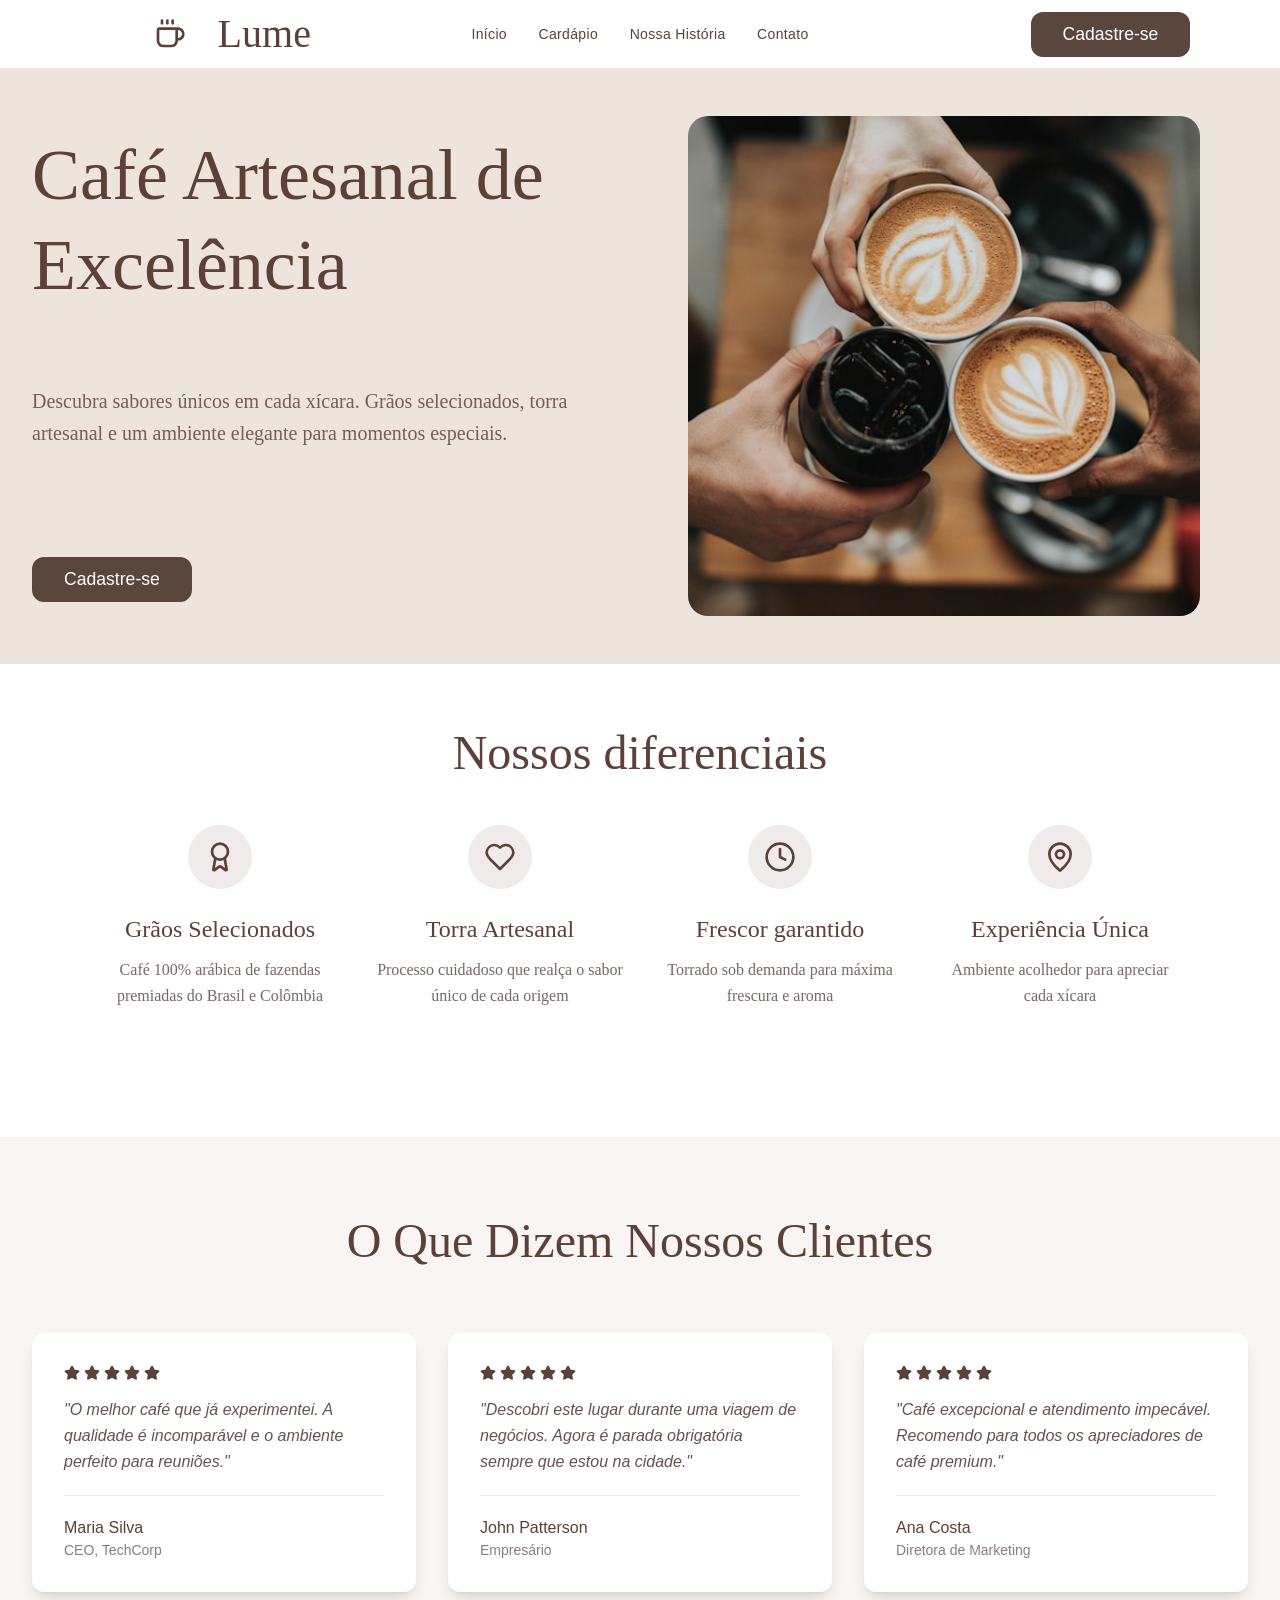
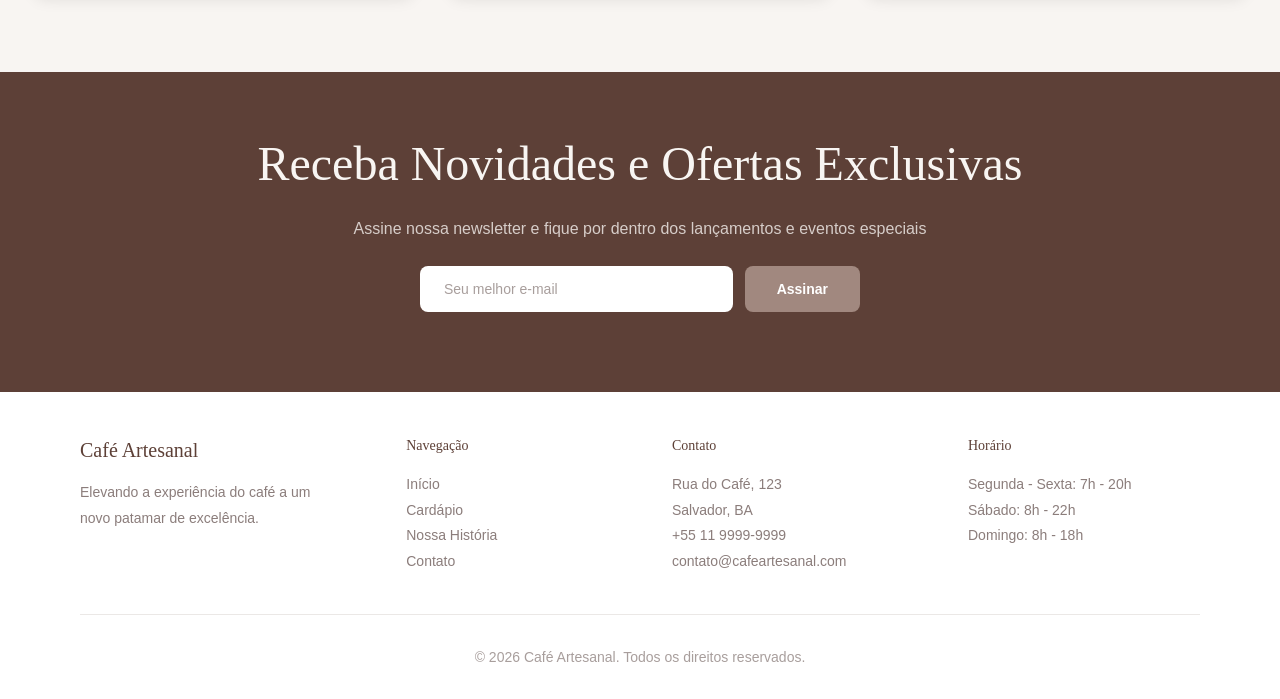
==== index.html @ f162d392 "ajustes no css" ====
<!DOCTYPE html>
<html lang="en">

<head>
    <meta charset="UTF-8">
    <meta name="viewport" content="width=device-width, initial-scale=1.0">
    <link rel="stylesheet" href="src/assets/fonts/fonts.css">
    <link rel="stylesheet" href="/src/styles/style.css">
    <link rel="stylesheet" href="src/components/header/header.css">
    <link rel="stylesheet" href="src/components/botaoCadastro/botao.css">

    <title>Document</title>
</head>

<body>
    <main>
        <header>
            <nav class="logo">
                <img class="logoIcon" src="src/assets/images/icon.svg" alt="">
                <h1 class="logoNome">Lume</h1>

                <button class="menu-hamburger" id="btn-mobile">
                    <img src="src/assets/images/menu hamburguers.svg" alt="Abrir Menu">
                </button>

                <ul class="opcoes" id="menu-opcoes">
                    <li class="item"> <a href="#">Início</a></li>
                    <li class="item"> <a href="#">Cardápio</a></li>
                    <li class="item"> <a href="#">Nossa História</a></li>
                    <li class="item"> <a href="#">Contato</a></li>
                </ul>

                <button type="submit" class="btn item-btn">Cadastre-se</button>


            </nav>
        </header>

        <section class="apresenta_inicio">
            <h1 id="apresentacao">Café Artesanal de Excelência</h1>
            <p id="apresenta_desc">Descubra sabores únicos em cada xícara. Grãos selecionados, torra artesanal e um
                ambiente elegante para momentos especiais.</p>
            <button type="submit" class="btn">Cadastre-se</button>
            <div id="img_brinde">
                <img src="src/assets/images/ImageWithFallback.svg" alt="">

            </div>
        </section>

        <section class="diferencial_aval">
            <div id="diferencial">
                <h2 id="titulo_dif">Nossos diferenciais</h2>
               <ol class="lista_diferenciais">
                <li>
                    <img src="src/assets/images/icons/selo.svg" alt="">
                    <p class="p_titulo">Grãos Selecionados</p>
                    <p class="p_desc">Café 100% arábica de fazendas premiadas do Brasil e Colômbia</p>
                </li>
                <li>
                    <img src="src/assets/images/icons/coracao.svg" alt="">
                    <p class="p_titulo">Torra Artesanal</p>
                    <p class="p_desc">Processo cuidadoso que realça o sabor único de cada origem</p>
                </li>
                <li>
                    <img src="src/assets/images/icons/relogio.svg" alt="">
                    <p class="p_titulo">Frescor garantido</p>
                    <p class="p_desc">Torrado sob demanda para máxima frescura e aroma</p>
                </li>
                <li>
                    <img src="src/assets/images/icons/local.svg" alt="">
                    <p class="p_titulo">Experiência Única</p>
                    <p class="p_desc">Ambiente acolhedor para apreciar cada xícara</p>
                </li>
               </ol>
            </div>

            <div id="avalia">
                <h2 id="titulo_aval">O Que Dizem Nossos Clientes</h2>

                <div class="avaliacoes_cards">
                    <article class="avalia-card">
                        <div class="estrelas" aria-label="5 estrelas">
                            <img src="src/assets/images/icons/estrela.svg" alt="">
                            <img src="src/assets/images/icons/estrela.svg" alt="">
                            <img src="src/assets/images/icons/estrela.svg" alt="">
                            <img src="src/assets/images/icons/estrela.svg" alt="">
                            <img src="src/assets/images/icons/estrela.svg" alt="">
                        </div>
                        <h4 class="comentario">"O melhor café que já experimentei. A qualidade é incomparável e o ambiente perfeito para reuniões."</h4>
                        <div class="cliente">
                            <p class="autor">Maria Silva</p>
                            <p class="cargo">CEO, TechCorp</p>
                        </div>
                    </article>

                    <article class="avalia-card">
                        <div class="estrelas" aria-label="5 estrelas">
                            <img src="src/assets/images/icons/estrela.svg" alt="">
                            <img src="src/assets/images/icons/estrela.svg" alt="">
                            <img src="src/assets/images/icons/estrela.svg" alt="">
                            <img src="src/assets/images/icons/estrela.svg" alt="">
                            <img src="src/assets/images/icons/estrela.svg" alt="">
                        </div>
                        <h4 class="comentario">"Descobri este lugar durante uma viagem de negócios. Agora é parada obrigatória sempre que estou na cidade."</h4>
                        <div class="cliente">
                            <p class="autor">John Patterson</p>
                            <p class="cargo">Empresário</p>
                        </div>
                    </article>

                    <article class="avalia-card">
                        <div class="estrelas" aria-label="5 estrelas">
                            <img src="src/assets/images/icons/estrela.svg" alt="">
                            <img src="src/assets/images/icons/estrela.svg" alt="">
                            <img src="src/assets/images/icons/estrela.svg" alt="">
                            <img src="src/assets/images/icons/estrela.svg" alt="">
                            <img src="src/assets/images/icons/estrela.svg" alt="">
                        </div>
                        <h4 class="comentario">"Café excepcional e atendimento impecável. Recomendo para todos os apreciadores de café premium."</h4>
                        <div class="cliente">
                            <p class="autor">Ana Costa</p>
                            <p class="cargo">Diretora de Marketing</p>
                        </div>
                    </article>
                </div>
            </div>
        </section>

        <section class="newsletter">
            <h2 class="newsletter_titulo">Receba Novidades e Ofertas Exclusivas</h2>
            <p class="newsletter_desc">Assine nossa newsletter e fique por dentro dos lançamentos e eventos especiais</p>

            <form class="newsletter_form">
                <input type="email" placeholder="Seu melhor e-mail" aria-label="Seu melhor e-mail">
                <button type="submit">Assinar</button>
            </form>
        </section>

        <footer class="rodape">
            <div class="rodape_conteudo">
                <div class="rodape_coluna rodape_marca">
                    <h3>Café Artesanal</h3>
                    <p>Elevando a experiência do café a um novo patamar de excelência.</p>
                </div>

                <div class="rodape_coluna">
                    <h4>Navegação</h4>
                    <a href="#">Início</a>
                    <a href="#">Cardápio</a>
                    <a href="#">Nossa História</a>
                    <a href="#">Contato</a>
                </div>

                <div class="rodape_coluna">
                    <h4>Contato</h4>
                    <p>Rua do Café, 123</p>
                    <p>Salvador, BA</p>
                    <p>+55 11 9999-9999</p>
                    <p>contato@cafeartesanal.com</p>
                </div>

                <div class="rodape_coluna">
                    <h4>Horário</h4>
                    <p>Segunda - Sexta: 7h - 20h</p>
                    <p>Sábado: 8h - 22h</p>
                    <p>Domingo: 8h - 18h</p>
                </div>
            </div>

            <p class="rodape_direitos">© 2026 Café Artesanal. Todos os direitos reservados.</p>
        </footer>
    </main>
</body>

<script src="components/header/header.js"></script>

</html>
---- src/assets/fonts/fonts.css ----
@font-face {
  font-family: 'Noto Sans Georgian';
  src: url('../assets/fonts/NotoSansGeorgian-VariableFont_wdth,wght.ttf') format('truetype');
  font-weight: 400;
}
---- src/styles/style.css ----
* {
    margin: 0;
    padding: 0;
    box-sizing: border-box;
   
    font-family: 'Noto Sans Georgian', sans-serif;
}


.apresenta_inicio {
    display: grid;
    align-items: center;
    justify-content: center;
    gap: 3rem;
    padding: 3rem 2rem;
    background-color: #ede4dc;
}

#apresentacao {
    color: #5D4037;
    font-family: Georgia;
    font-size: 4.5rem;
    font-style: normal;
    font-weight: 500;
    line-height: 5.625rem;
    width: 38rem;
    max-width: 100%;
    flex-shrink: 0;
}

#apresenta_desc {
    color: rgba(62, 39, 35, 0.70);
    font-family: Montserrat;
    font-size: 1.25rem;
    font-style: normal;
    font-weight: 400;
    line-height: 2.03125rem;
    width: 38rem;
    max-width: 100%;
    flex-shrink: 0;
}

.apresenta_inicio>.btn {
    justify-self: start;
    margin-top: 2rem;
}

#img_brinde {
    grid-column: 2;
    grid-row: 1 / 4;
}


#img_brinde img {
    display: block;
    width: min(32rem, 100%);
    height: 31.25rem;
    object-fit: cover;
    flex-shrink: 0;
    align-self: stretch;
    border-radius: 20px;
}

#titulo_dif {
    color: #5D4037;
    text-align: center;
    font-family: Georgia;
    font-size: 3rem;
    font-style: normal;
    font-weight: 500;
    line-height: 3rem;
    margin-top: 65px;
}

.lista_diferenciais {
    display: flex;
    justify-content: center;
    align-items: stretch;
    gap: 2rem;
    width: min(100%, 72rem);
    margin: 3rem auto 0;
    padding: 0 2rem 8rem;
    list-style: none;
}

.lista_diferenciais li {
    display: flex;
    flex-direction: column;
    align-items: center;
    justify-content: flex-start;
    flex: 1 1 13rem;
    max-width: 16rem;
    text-align: center;
}

.lista_diferenciais img {
    display: block;
    width: 4rem;
    height: 4rem;
    margin-bottom: 1.5rem;
    padding: 1rem;
    justify-content: center;
    align-items: center;
    flex-shrink: 0;
    border-radius: 2097150rem;
    background: rgba(93, 64, 55, 0.10);
}

.lista_diferenciais .p_titulo {
    color: #5D4037;
    text-align: center;
    font-family: Georgia;
    font-size: 1.5rem;
    font-style: normal;
    font-weight: 500;
    line-height: 2rem;
    margin-bottom: 0.75rem;
}

.lista_diferenciais .p_desc {
    color: rgba(62, 39, 35, 0.70);
    text-align: center;
    font-family: Montserrat;
    font-size: 1rem;
    font-style: normal;
    font-weight: 400;
    line-height: 1.625rem;
}

#avalia {
    background: #F8F5F2;
    padding: 4.75rem 2rem 5rem;
}

#titulo_aval {
    color: #5D4037;
    text-align: center;
    font-family: Georgia;
    font-size: 3rem;
    font-style: normal;
    font-weight: 500;
    line-height: 3.5rem;
    margin-bottom: 4rem;
}

.avaliacoes_cards {
    display: flex;
    justify-content: center;
    gap: 2rem;
    width: min(100%, 80rem);
    margin: 0 auto;
}

.avalia-card {
    border-radius: 0.75rem;
    background: #fff;
    box-shadow: 0 10px 15px -3px rgba(0, 0, 0, 0.10), 0 4px 6px -4px rgba(0, 0, 0, 0.10);
    display: flex;
    flex-direction: column;
    align-items: flex-start;
    width: 100%;
    max-width: 25.5rem;
    min-height: 16rem;
    padding: 2rem;
}

.estrelas {
    display: flex;
    gap: 0.25rem;
    margin-bottom: 1rem;
}

.estrelas img {
    width: 1rem;
    height: 1rem;
}

.comentario {
    color: rgba(62, 39, 35, 0.80);
    font-family: 'Montserrat', sans-serif;
    font-size: 1rem;
    font-style: italic;
    font-weight: 400;
    line-height: 1.625rem;
    width: 100%;
    padding-bottom: 1.25rem;
    border-bottom: 1px solid rgba(93, 64, 55, 0.12);
}

.cliente {
    margin-top: auto;
    padding-top: 1.25rem;
}

.autor {
    color: #5D4037;
    font-family: 'Montserrat', sans-serif;
    font-size: 1rem;
    font-style: normal;
    font-weight: 400;
    line-height: 1.5rem;
}

.cargo {
    color: rgba(62, 39, 35, 0.60);
    font-family: 'Montserrat', sans-serif;
    font-size: 0.875rem;
    font-style: normal;
    font-weight: 400;
    line-height: 1.25rem;
}

.newsletter {
    display: flex;
    flex-direction: column;
    align-items: center;
    background: #5D4037;
    padding: 4rem 2rem 5rem;
    text-align: center;
}

.newsletter_titulo {
    color: #F8F5F2;
    font-family: Georgia;
    font-size: 3rem;
    font-style: normal;
    font-weight: 500;
    line-height: 3.5rem;
    margin-bottom: 1.5rem;
}

.newsletter_desc {
    color: rgba(248, 245, 242, 0.78);
    font-family: 'Montserrat', sans-serif;
    font-size: 1rem;
    font-weight: 400;
    line-height: 1.625rem;
    margin-bottom: 1.5rem;
}

.newsletter_form {
    display: flex;
    justify-content: center;
    gap: 0.75rem;
    width: min(100%, 27.5rem);
}

.newsletter_form input {
    width: 100%;
    min-height: 2.875rem;
    padding: 0 1.5rem;
    border: none;
    border-radius: 0.5rem;
    color: #5D4037;
    font-family: 'Montserrat', sans-serif;
    font-size: 0.875rem;
    outline: none;
}

.newsletter_form input::placeholder {
    color: rgba(62, 39, 35, 0.45);
}

.newsletter_form button {
    min-height: 2.875rem;
    padding: 0 2rem;
    border: none;
    border-radius: 0.5rem;
    background: #A1887F;
    color: #FFFFFF;
    font-family: 'Montserrat', sans-serif;
    font-size: 0.875rem;
    font-weight: 600;
    cursor: pointer;
    transition: background 0.3s ease, transform 0.3s ease;
}

.newsletter_form button:hover {
    background: #8D6E63;
    transform: translateY(-2px);
}

.rodape {
    background: #FFFFFF;
    padding: 2.75rem 2rem 2rem;
}

.rodape_conteudo {
    display: grid;
    grid-template-columns: 1.3fr 1fr 1.15fr 1.15fr;
    gap: 4rem;
    width: min(100%, 70rem);
    margin: 0 auto;
    padding-bottom: 2.5rem;
    border-bottom: 1px solid rgba(93, 64, 55, 0.12);
}

.rodape_coluna {
    display: flex;
    flex-direction: column;
    align-items: flex-start;
}

.rodape_coluna h3,
.rodape_coluna h4 {
    color: #5D4037;
    font-family: Georgia;
    font-style: normal;
    font-weight: 500;
    margin-bottom: 1rem;
}

.rodape_coluna h3 {
    font-size: 1.25rem;
    line-height: 1.75rem;
}

.rodape_coluna h4 {
    font-size: 0.875rem;
    line-height: 1.25rem;
}

.rodape_coluna p,
.rodape_coluna a {
    color: rgba(62, 39, 35, 0.60);
    font-family: 'Montserrat', sans-serif;
    font-size: 0.875rem;
    font-weight: 400;
    line-height: 1.6rem;
    text-decoration: none;
}

.rodape_coluna a:hover {
    color: #5D4037;
}

.rodape_marca p {
    max-width: 15rem;
}

.rodape_direitos {
    color: rgba(62, 39, 35, 0.45);
    text-align: center;
    font-family: 'Montserrat', sans-serif;
    font-size: 0.875rem;
    font-weight: 400;
    line-height: 1.25rem;
    margin-top: 2rem;
}


@media (max-width: 900px) {
    .apresenta_inicio {
        grid-template-columns: 1fr;
        min-height: auto;
    }

    #img_brinde {
        grid-column: 1;
        grid-row: auto;
    }

    #img_brinde img {
        width: 100%;
        height: auto;
    }

    .lista_diferenciais {
        flex-wrap: wrap;
        gap: 2.5rem 1.5rem;
    }

    .avaliacoes_cards {
        flex-wrap: wrap;
    }

    .rodape_conteudo {
        grid-template-columns: repeat(2, 1fr);
        gap: 2.5rem;
    }
}

@media (max-width: 560px) {
    .lista_diferenciais {
        flex-direction: column;
        align-items: center;
        padding: 0 1.5rem;
    }

    .lista_diferenciais li {
        width: 100%;
        max-width: 20rem;
    }

    #avalia {
        padding: 3.5rem 1.5rem;
    }

    #titulo_aval {
        font-size: 2.25rem;
        line-height: 2.75rem;
        margin-bottom: 2.5rem;
    }

    .avalia-card {
        max-width: 100%;
    }

    .newsletter {
        padding: 3.5rem 1.5rem;
    }

    .newsletter_titulo {
        font-size: 2.25rem;
        line-height: 2.75rem;
    }

    .newsletter_form {
        flex-direction: column;
    }

    .newsletter_form button {
        width: 100%;
    }

    .rodape_conteudo {
        grid-template-columns: 1fr;
        gap: 2rem;
    }
}
---- src/components/header/header.css ----
header {
    width: 100%;
    padding: 1rem 2%;
    box-sizing: border-box;
    position: relative;
}

.logo {
    display: flex;
    flex-direction: row;
    align-items: center;
    position: relative;
    width: 100%;
    padding-left: 8rem;
}

.logoIcon {
    width: 2rem;
    height: 2rem;
    flex-shrink: 0;
}

.logoNome {
    color: #5D4037;
    text-align: center;
    font-family: "Noto Sans Georgian";
    font-size: 2.5rem;
    font-style: normal;
    font-weight: 500;
    line-height: 2.25rem;
    padding-left: 2rem;
}

.opcoes {
    display: flex;
    list-style: none;
    margin: 0;
    padding: 0;
    position: absolute;
    left: 50%;
    transform: translateX(-50%);
    justify-content: center;
    gap: 1.97rem;
    align-items: center;
}

.item a {
    color: #5D4037;
    text-align: center;
    font-family: Montserrat, sans-serif;
    font-size: 0.875rem;
    font-style: normal;
    font-weight: 500;
    line-height: 1.25rem;
    letter-spacing: 0.02188rem;
    text-decoration: none;
}


.item-btn {

    position: absolute;
    right: 4rem;
}


.item {
    white-space: nowrap;
}

.menu-hamburger {
    display: none;
}

@media (max-width: 490px) {

    .logo {
        justify-content: space-between;
        padding-left: 0;
    }


    header {
        padding: 1rem 2rem;
    }

    .menu-hamburger {
        display: block;
        border: none;
        background: none;
        cursor: pointer;
    }

    .opcoes {
        display: block;
        position: absolute;
        width: 70%;
        top: 70px;
        left: auto;
        right: 0;
        background: #F8F5F2;
        transition: 0.5s;
        z-index: 1000;
        height: calc(100vh - 70px);
        border-bottom: 1px solid #5D4037;
        transform: translateX(100%);
    }

    #menu-opcoes.active {
        height: calc(100vh - 70px);
        visibility: visible;
        border-bottom: 2px solid #5D4037;
        transform: translateX(0);
    }

    .opcoes li {
        padding: 1rem 0;
        margin: 0 2rem;
        border-bottom: 1px solid rgba(93, 64, 55, 0.1);
    }

    .opcoes li a {
        font-size: 1.2rem;
        display: block;
    }



    .item-btn {
        display: none;
    }


}
---- src/components/botaoCadastro/botao.css ----
.btn {
   
    background-color: #5B463D; 
    color: #FFFFFF;
    
    
    padding: 12px 32px;
    border: none;
    border-radius: 12px;
    
    
    font-family: 'Noto Sans Georgian', sans-serif;
    font-size: 1.1rem;
    font-weight: 500;
    
    
    cursor: pointer;
    transition: all 0.3s ease;
    display: inline-flex;
    align-items: center;
    justify-content: center;
    text-decoration: none;
}

.btn:hover {
    background-color: #44332a;
    transform: translateY(-2px);
    box-shadow: 0 4px 8px rgba(0, 0, 0, 0.1);
}


.btn:active {
    transform: translateY(0);
}
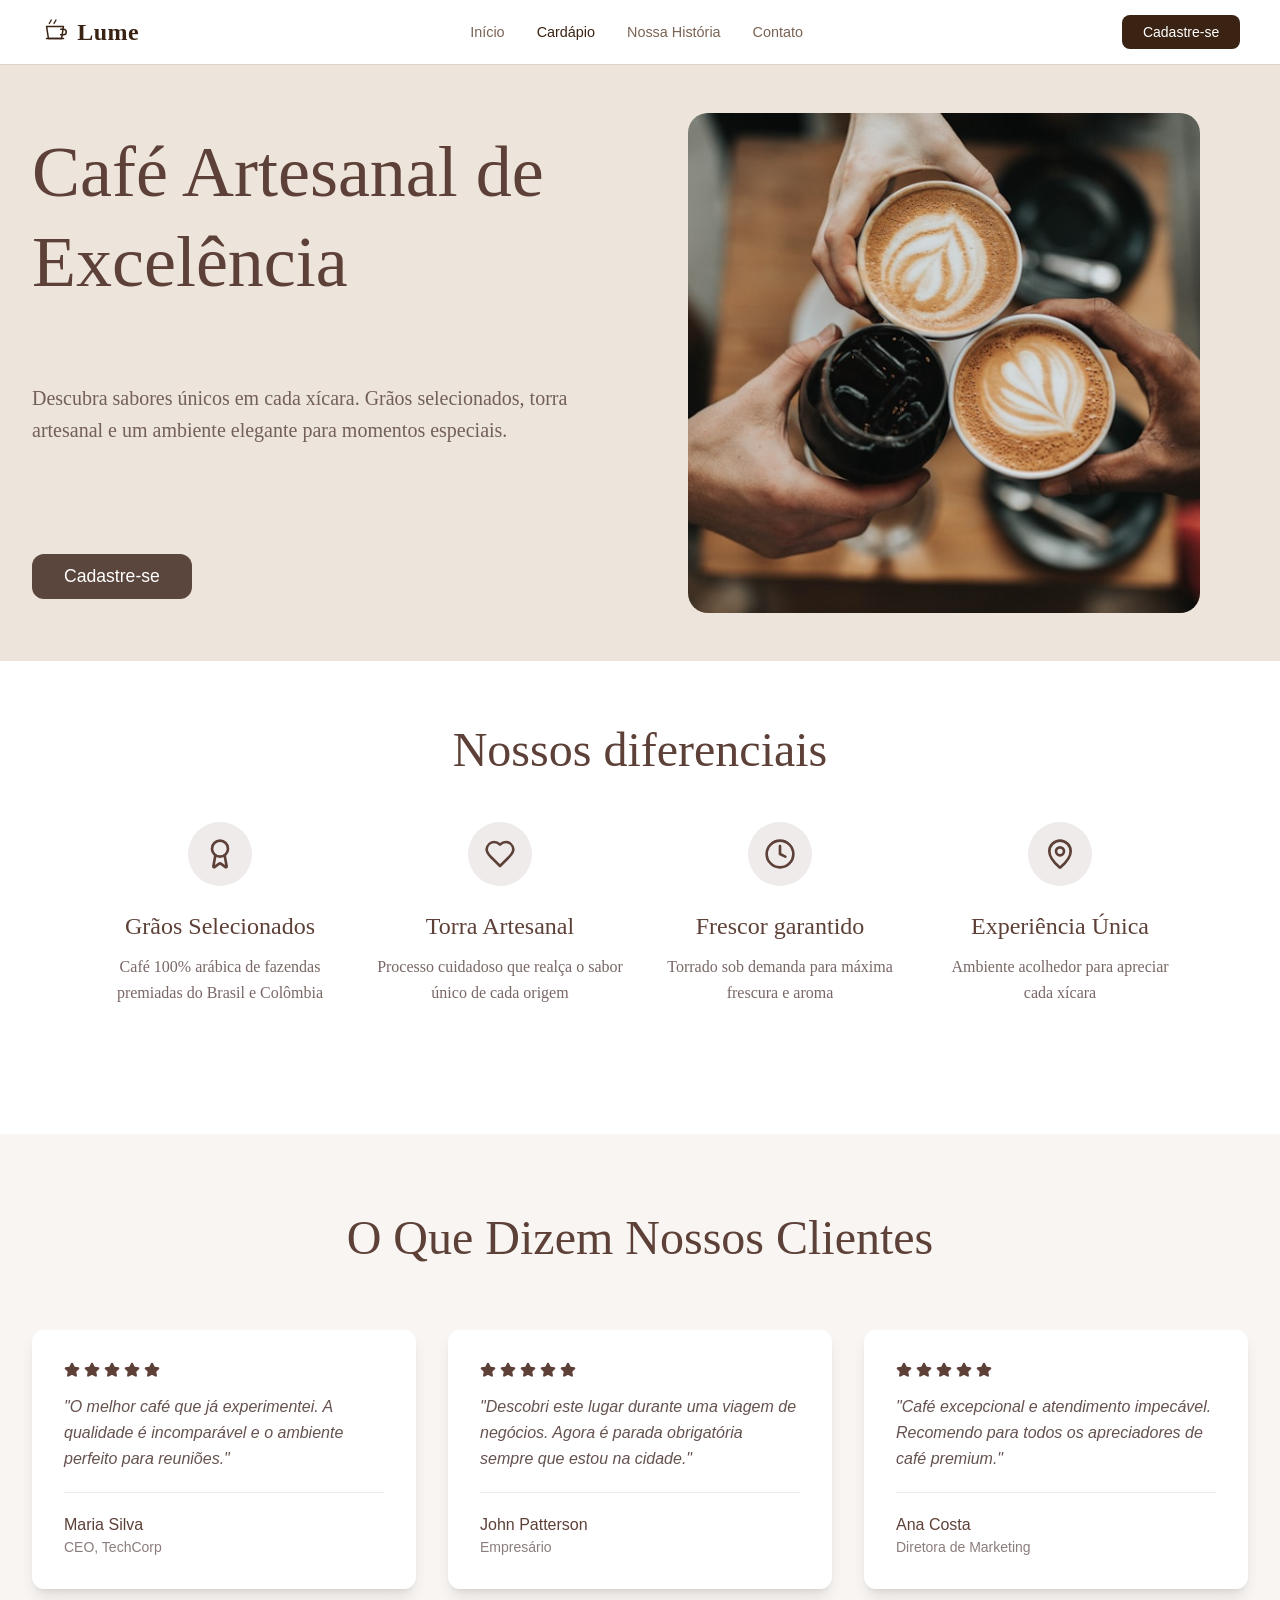
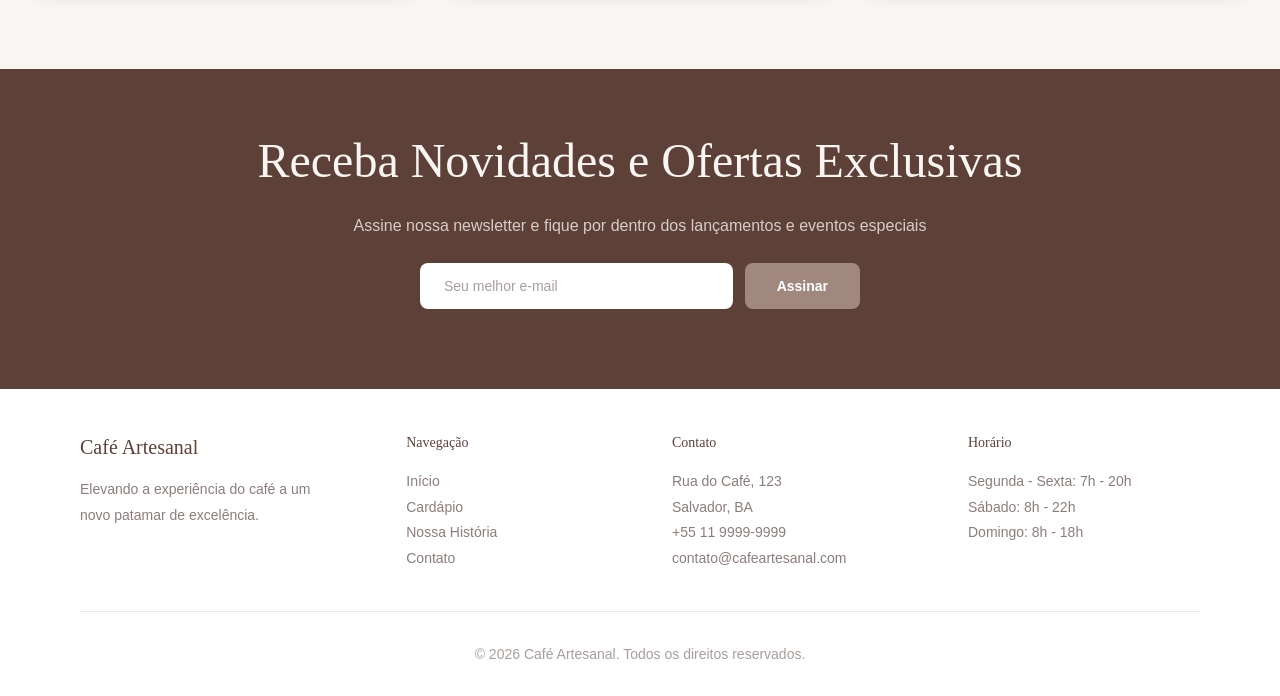
==== commit 9b075328: "corrigindo bugs da header nas telas" ====
--- a/index.html
+++ b/index.html
@@ -5,7 +5,7 @@
     <meta charset="UTF-8">
     <meta name="viewport" content="width=device-width, initial-scale=1.0">
     <link rel="stylesheet" href="src/assets/fonts/fonts.css">
-    <link rel="stylesheet" href="/src/styles/style.css">
+    <link rel="stylesheet" href="src/styles/style.css">
     <link rel="stylesheet" href="src/components/header/header.css">
     <link rel="stylesheet" href="src/components/botaoCadastro/botao.css">
 
@@ -15,26 +15,38 @@
 <body>
     <main>
         <header>
-            <nav class="logo">
-                <img class="logoIcon" src="src/assets/images/icon.svg" alt="">
-                <h1 class="logoNome">Lume</h1>
+    <nav class="logo">
 
-                <button class="menu-hamburger" id="btn-mobile">
-                    <img src="src/assets/images/menu hamburguers.svg" alt="Abrir Menu">
-                </button>
+    
+      <div class="nav-brand">
+        <svg class="logoIcon" viewBox="0 0 32 32" fill="none" xmlns="http://www.w3.org/2000/svg" aria-hidden="true">
+          <path d="M7 10h18l-2 13H9L7 10Z" stroke="#3B2314" stroke-width="1.6" stroke-linejoin="round"/>
+          <path d="M22 13h3a3 3 0 0 1 0 6h-3" stroke="#3B2314" stroke-width="1.6" stroke-linecap="round"/>
+          <path d="M10 7c0-2 2-2 2-4M15 7c0-2 2-2 2-4" stroke="#3B2314" stroke-width="1.4" stroke-linecap="round"/>
+          <line x1="7" y1="23" x2="25" y2="23" stroke="#3B2314" stroke-width="1.6" stroke-linecap="round"/>
+        </svg>
+        <h1 class="logoNome">Lume</h1>
+      </div>
 
-                <ul class="opcoes" id="menu-opcoes">
-                    <li class="item"> <a href="#">Início</a></li>
-                    <li class="item"> <a href="#">Cardápio</a></li>
-                    <li class="item"> <a href="#">Nossa História</a></li>
-                    <li class="item"> <a href="#">Contato</a></li>
-                </ul>
+      
+      <button class="menu-hamburger" id="btn-mobile" aria-label="Abrir Menu" aria-expanded="false" aria-controls="menu-opcoes">
+        <svg width="24" height="24" viewBox="0 0 24 24" fill="none" stroke="#3B2314" stroke-width="2" stroke-linecap="round">
+          <line x1="3" y1="6"  x2="21" y2="6"/>
+          <line x1="3" y1="12" x2="21" y2="12"/>
+          <line x1="3" y1="18" x2="21" y2="18"/>
+        </svg>
+      </button>
 
-                <button type="submit" class="btn item-btn">Cadastre-se</button>
+      <ul class="opcoes" id="menu-opcoes">
+        <li class="item"><a href="../../../index.html">Início</a></li>
+        <li class="item"><a href="../cardapio/cardapio.html" class="active">Cardápio</a></li>
+        <li class="item"><a href="#">Nossa História</a></li>
+        <li class="item"><a href="#">Contato</a></li>
+      </ul>
 
-
-            </nav>
-        </header>
+      <button type="submit" class="btn item-btn">Cadastre-se</button>
+    </nav>
+  </header>
 
         <section class="apresenta_inicio">
             <h1 id="apresentacao">Café Artesanal de Excelência</h1>
@@ -145,7 +157,7 @@
 
                 <div class="rodape_coluna">
                     <h4>Navegação</h4>
-                    <a href="#">Início</a>
+                    <a href="index.html">Início</a>
                     <a href="#">Cardápio</a>
                     <a href="#">Nossa História</a>
                     <a href="#">Contato</a>
@@ -172,6 +184,6 @@
     </main>
 </body>
 
-<script src="components/header/header.js"></script>
+<script src="src/components/header/header.js"></script>
 
 </html>
--- a/src/components/header/header.css
+++ b/src/components/header/header.css
@@ -1,134 +1,180 @@
 header {
-    width: 100%;
-    padding: 1rem 2%;
-    box-sizing: border-box;
-    position: relative;
-}
-
-.logo {
-    display: flex;
-    flex-direction: row;
-    align-items: center;
-    position: relative;
-    width: 100%;
-    padding-left: 8rem;
-}
-
-.logoIcon {
-    width: 2rem;
-    height: 2rem;
-    flex-shrink: 0;
-}
-
-.logoNome {
-    color: #5D4037;
-    text-align: center;
-    font-family: "Noto Sans Georgian";
-    font-size: 2.5rem;
-    font-style: normal;
-    font-weight: 500;
-    line-height: 2.25rem;
-    padding-left: 2rem;
-}
-
-.opcoes {
-    display: flex;
-    list-style: none;
-    margin: 0;
-    padding: 0;
-    position: absolute;
-    left: 50%;
-    transform: translateX(-50%);
-    justify-content: center;
-    gap: 1.97rem;
-    align-items: center;
-}
-
-.item a {
-    color: #5D4037;
-    text-align: center;
-    font-family: Montserrat, sans-serif;
-    font-size: 0.875rem;
-    font-style: normal;
-    font-weight: 500;
-    line-height: 1.25rem;
-    letter-spacing: 0.02188rem;
-    text-decoration: none;
+  background: var(--white, #FFFFFF);
+  border-bottom: 1px solid var(--border, #DDD3C5);
+  position: sticky;
+  top: 0;
+  z-index: 100;
 }
 
 
-.item-btn {
-
-    position: absolute;
-    right: 4rem;
+nav.logo {
+  width: 100%;
+  padding: 0 2.5rem;
+  height: 64px;
+  display: grid;
+  grid-template-columns: auto auto minmax(0, 1fr) auto;
+  align-items: center;
+  column-gap: 1rem;
 }
 
 
-.item {
-    white-space: nowrap;
+.nav-brand {
+  display: flex;
+  align-items: center;
+  gap: 0.45rem;
+  grid-column: 1 / 3;
+  justify-self: start;
 }
 
-.menu-hamburger {
-    display: none;
+
+.logoIcon {
+  width: 30px;
+  height: 30px;
+  flex-shrink: 0;
+  grid-column: 1;
+  justify-self: start;
 }
 
-@media (max-width: 490px) {
 
-    .logo {
-        justify-content: space-between;
-        padding-left: 0;
-    }
+nav.logo h1.logoNome {
+  font-family: 'Cormorant Garamond', serif;
+  font-size: 1.5rem;
+  font-weight: 600;
+  color: var(--espresso, #3B2314);
+  letter-spacing: 0.02em;
+  flex-shrink: 0;
+  margin-right: 0.75rem;
+  grid-column: 2;
+  justify-self: start;
+}
 
 
-    header {
-        padding: 1rem 2rem;
-    }
+.menu-hamburger {
+  display: none;
+  background: none;
+  border: none;
+  cursor: pointer;
+  padding: 0.25rem;
+  margin-left: auto;
+}
 
-    .menu-hamburger {
-        display: block;
-        border: none;
-        background: none;
-        cursor: pointer;
-    }
+.menu-hamburger img {
+  width: 24px;
+  height: 24px;
+}
 
-    .opcoes {
-        display: block;
-        position: absolute;
-        width: 70%;
-        top: 70px;
-        left: auto;
-        right: 0;
-        background: #F8F5F2;
-        transition: 0.5s;
-        z-index: 1000;
-        height: calc(100vh - 70px);
-        border-bottom: 1px solid #5D4037;
-        transform: translateX(100%);
-    }
-
-    #menu-opcoes.active {
-        height: calc(100vh - 70px);
-        visibility: visible;
-        border-bottom: 2px solid #5D4037;
-        transform: translateX(0);
-    }
-
-    .opcoes li {
-        padding: 1rem 0;
-        margin: 0 2rem;
-        border-bottom: 1px solid rgba(93, 64, 55, 0.1);
-    }
-
-    .opcoes li a {
-        font-size: 1.2rem;
-        display: block;
-    }
+.menu-hamburger svg {
+  width: 24px;
+  height: 24px;
+}
 
 
+ul.opcoes {
+  display: flex;
+  list-style: none;
+  gap: 2rem;
+  align-items: center;
+  justify-content: center;
+  margin: 0;
+  padding: 0;
+  grid-column: 3;
+  justify-self: center;
+}
 
-    .item-btn {
-        display: none;
-    }
+ul.opcoes li.item a {
+  text-decoration: none;
+  font-size: 0.9rem;
+  color: var(--text-muted, #7A6354);
+  font-weight: 400;
+  transition: color 0.2s;
+}
 
+ul.opcoes li.item a:hover,
+ul.opcoes li.item a.active {
+  color: var(--espresso, #3B2314);
+  font-weight: 500;
+}
+
+/* Register button alinhado ao lado direito da nav no desktop */
+button.btn.item-btn {
+  background: var(--espresso, #3B2314);
+  color: var(--white, #FFFFFF);
+  border: none;
+  padding: 0.55rem 1.3rem;
+  border-radius: 8px;
+  font-family: 'DM Sans', sans-serif;
+  font-size: 0.875rem;
+  font-weight: 500;
+  cursor: pointer;
+  grid-column: 4;
+  justify-self: end;
+  transition: background 0.2s, transform 0.1s;
+  flex-shrink: 0;
+}
+
+button.btn.item-btn:hover {
+  background: var(--mocha, #6B3F2A);
+}
+
+button.btn.item-btn:active {
+  transform: scale(0.98);
+}
+
+@media (max-width: 412px) {
+  nav.logo {
+    padding: 0 1.2rem;
+    height: auto;
+    min-height: 60px;
+    display: flex;
+    flex-wrap: wrap;
+    align-items: center;
+  }
+
+  .nav-brand {
+    flex: 1;
+  }
+
+  .menu-hamburger {
+    display: flex;
+    align-items: center;
+  }
+
+  ul.opcoes {
+    display: none;
+    flex-direction: column;
+    width: 100%;
+    gap: 0;
+    background: var(--white, #FFFFFF);
+    border-top: 1px solid var(--border, #DDD3C5);
+    padding: 0.5rem 0 0.75rem;
+  }
+
+  ul.opcoes.open,
+  ul.opcoes.active {
+    display: flex;
+  }
+
+  ul.opcoes li.item {
+    width: 100%;
+  }
+
+  ul.opcoes li.item a {
+    display: block;
+    padding: 0.7rem 1.2rem;
+    font-size: 0.95rem;
+  }
+
+  button.btn.item-btn {
+    display: none;
+  }
+
+  nav.logo.menu-open button.btn.item-btn,
+  nav.logo:has(ul.opcoes.open) button.btn.item-btn,
+  nav.logo:has(ul.opcoes.active) button.btn.item-btn {
+    display: inline-flex;
+    width: 100%;
+    margin: 0 0 1rem;
+    justify-content: center;
+  }
 
 }
--- a/src/components/botaoCadastro/botao.css
+++ b/src/components/botaoCadastro/botao.css
@@ -22,6 +22,8 @@
     text-decoration: none;
 }
 
+
+
 .btn:hover {
     background-color: #44332a;
     transform: translateY(-2px);
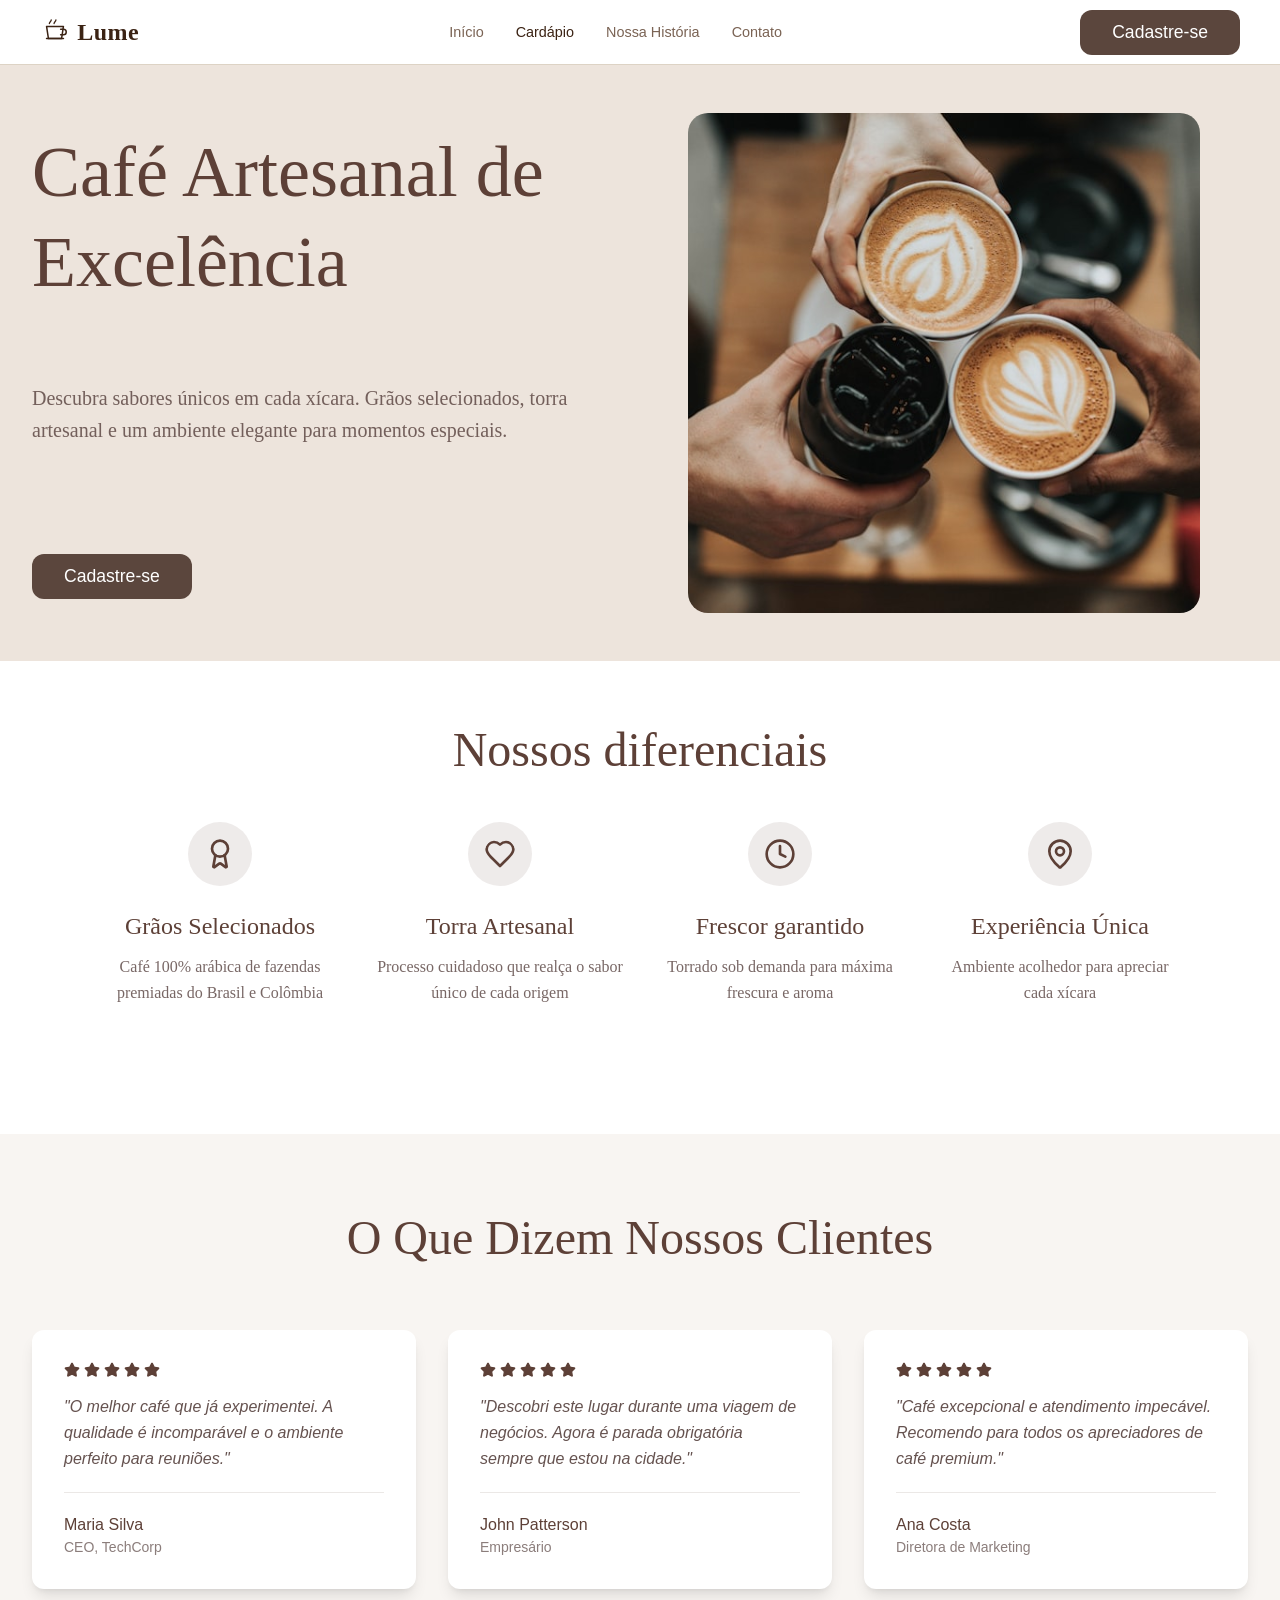
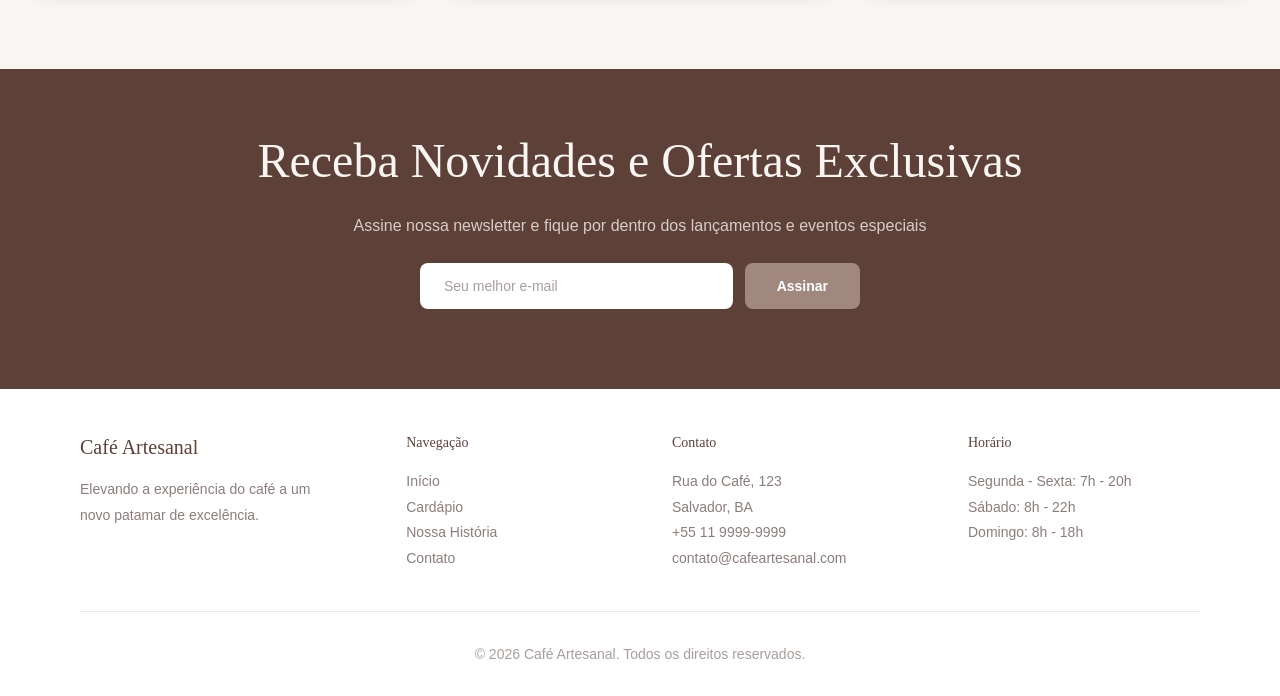
==== commit d0f6ac13: "caminho para o login" ====
--- a/index.html
+++ b/index.html
@@ -15,44 +15,56 @@
 <body>
     <main>
         <header>
-    <nav class="logo">
-
-    
-      <div class="nav-brand">
-        <svg class="logoIcon" viewBox="0 0 32 32" fill="none" xmlns="http://www.w3.org/2000/svg" aria-hidden="true">
-          <path d="M7 10h18l-2 13H9L7 10Z" stroke="#3B2314" stroke-width="1.6" stroke-linejoin="round"/>
-          <path d="M22 13h3a3 3 0 0 1 0 6h-3" stroke="#3B2314" stroke-width="1.6" stroke-linecap="round"/>
-          <path d="M10 7c0-2 2-2 2-4M15 7c0-2 2-2 2-4" stroke="#3B2314" stroke-width="1.4" stroke-linecap="round"/>
-          <line x1="7" y1="23" x2="25" y2="23" stroke="#3B2314" stroke-width="1.6" stroke-linecap="round"/>
-        </svg>
-        <h1 class="logoNome">Lume</h1>
-      </div>
-
-      
-      <button class="menu-hamburger" id="btn-mobile" aria-label="Abrir Menu" aria-expanded="false" aria-controls="menu-opcoes">
-        <svg width="24" height="24" viewBox="0 0 24 24" fill="none" stroke="#3B2314" stroke-width="2" stroke-linecap="round">
-          <line x1="3" y1="6"  x2="21" y2="6"/>
-          <line x1="3" y1="12" x2="21" y2="12"/>
-          <line x1="3" y1="18" x2="21" y2="18"/>
-        </svg>
-      </button>
-
-      <ul class="opcoes" id="menu-opcoes">
-        <li class="item"><a href="../../../index.html">Início</a></li>
-        <li class="item"><a href="../cardapio/cardapio.html" class="active">Cardápio</a></li>
-        <li class="item"><a href="#">Nossa História</a></li>
-        <li class="item"><a href="#">Contato</a></li>
-      </ul>
-
-      <button type="submit" class="btn item-btn">Cadastre-se</button>
-    </nav>
-  </header>
+            <nav class="logo">
+
+
+                <div class="nav-brand">
+                    <svg class="logoIcon" viewBox="0 0 32 32" fill="none" xmlns="http://www.w3.org/2000/svg"
+                        aria-hidden="true">
+                        <path d="M7 10h18l-2 13H9L7 10Z" stroke="#3B2314" stroke-width="1.6" stroke-linejoin="round" />
+                        <path d="M22 13h3a3 3 0 0 1 0 6h-3" stroke="#3B2314" stroke-width="1.6"
+                            stroke-linecap="round" />
+                        <path d="M10 7c0-2 2-2 2-4M15 7c0-2 2-2 2-4" stroke="#3B2314" stroke-width="1.4"
+                            stroke-linecap="round" />
+                        <line x1="7" y1="23" x2="25" y2="23" stroke="#3B2314" stroke-width="1.6"
+                            stroke-linecap="round" />
+                    </svg>
+                    <h1 class="logoNome">Lume</h1>
+                </div>
+
+
+                <button class="menu-hamburger" id="btn-mobile" aria-label="Abrir Menu" aria-expanded="false"
+                    aria-controls="menu-opcoes">
+                    <svg width="24" height="24" viewBox="0 0 24 24" fill="none" stroke="#3B2314" stroke-width="2"
+                        stroke-linecap="round">
+                        <line x1="3" y1="6" x2="21" y2="6" />
+                        <line x1="3" y1="12" x2="21" y2="12" />
+                        <line x1="3" y1="18" x2="21" y2="18" />
+                    </svg>
+                </button>
+
+                <ul class="opcoes" id="menu-opcoes">
+                    <li class="item"><a href="../../../index.html">Início</a></li>
+                    <li class="item"><a href="src/pages/cardapio/cardapio.html" class="active">Cardápio</a></li>
+                    <li class="item"><a href="#">Nossa História</a></li>
+                    <li class="item"><a href="#">Contato</a></li>
+                </ul>
+
+                <a href="src/pages/login/login.html" class="btn item-btn">
+                    Cadastre-se
+                </a>
+            </nav>
+        </header>
 
         <section class="apresenta_inicio">
             <h1 id="apresentacao">Café Artesanal de Excelência</h1>
             <p id="apresenta_desc">Descubra sabores únicos em cada xícara. Grãos selecionados, torra artesanal e um
                 ambiente elegante para momentos especiais.</p>
-            <button type="submit" class="btn">Cadastre-se</button>
+
+            <a href="src/pages/login/login.html" class="btn item-btn">
+                Cadastre-se
+            </a>
+
             <div id="img_brinde">
                 <img src="src/assets/images/ImageWithFallback.svg" alt="">
 
@@ -62,28 +74,28 @@
         <section class="diferencial_aval">
             <div id="diferencial">
                 <h2 id="titulo_dif">Nossos diferenciais</h2>
-               <ol class="lista_diferenciais">
-                <li>
-                    <img src="src/assets/images/icons/selo.svg" alt="">
-                    <p class="p_titulo">Grãos Selecionados</p>
-                    <p class="p_desc">Café 100% arábica de fazendas premiadas do Brasil e Colômbia</p>
-                </li>
-                <li>
-                    <img src="src/assets/images/icons/coracao.svg" alt="">
-                    <p class="p_titulo">Torra Artesanal</p>
-                    <p class="p_desc">Processo cuidadoso que realça o sabor único de cada origem</p>
-                </li>
-                <li>
-                    <img src="src/assets/images/icons/relogio.svg" alt="">
-                    <p class="p_titulo">Frescor garantido</p>
-                    <p class="p_desc">Torrado sob demanda para máxima frescura e aroma</p>
-                </li>
-                <li>
-                    <img src="src/assets/images/icons/local.svg" alt="">
-                    <p class="p_titulo">Experiência Única</p>
-                    <p class="p_desc">Ambiente acolhedor para apreciar cada xícara</p>
-                </li>
-               </ol>
+                <ol class="lista_diferenciais">
+                    <li>
+                        <img src="src/assets/images/icons/selo.svg" alt="">
+                        <p class="p_titulo">Grãos Selecionados</p>
+                        <p class="p_desc">Café 100% arábica de fazendas premiadas do Brasil e Colômbia</p>
+                    </li>
+                    <li>
+                        <img src="src/assets/images/icons/coracao.svg" alt="">
+                        <p class="p_titulo">Torra Artesanal</p>
+                        <p class="p_desc">Processo cuidadoso que realça o sabor único de cada origem</p>
+                    </li>
+                    <li>
+                        <img src="src/assets/images/icons/relogio.svg" alt="">
+                        <p class="p_titulo">Frescor garantido</p>
+                        <p class="p_desc">Torrado sob demanda para máxima frescura e aroma</p>
+                    </li>
+                    <li>
+                        <img src="src/assets/images/icons/local.svg" alt="">
+                        <p class="p_titulo">Experiência Única</p>
+                        <p class="p_desc">Ambiente acolhedor para apreciar cada xícara</p>
+                    </li>
+                </ol>
             </div>
 
             <div id="avalia">
@@ -98,7 +110,8 @@
                             <img src="src/assets/images/icons/estrela.svg" alt="">
                             <img src="src/assets/images/icons/estrela.svg" alt="">
                         </div>
-                        <h4 class="comentario">"O melhor café que já experimentei. A qualidade é incomparável e o ambiente perfeito para reuniões."</h4>
+                        <h4 class="comentario">"O melhor café que já experimentei. A qualidade é incomparável e o
+                            ambiente perfeito para reuniões."</h4>
                         <div class="cliente">
                             <p class="autor">Maria Silva</p>
                             <p class="cargo">CEO, TechCorp</p>
@@ -113,7 +126,8 @@
                             <img src="src/assets/images/icons/estrela.svg" alt="">
                             <img src="src/assets/images/icons/estrela.svg" alt="">
                         </div>
-                        <h4 class="comentario">"Descobri este lugar durante uma viagem de negócios. Agora é parada obrigatória sempre que estou na cidade."</h4>
+                        <h4 class="comentario">"Descobri este lugar durante uma viagem de negócios. Agora é parada
+                            obrigatória sempre que estou na cidade."</h4>
                         <div class="cliente">
                             <p class="autor">John Patterson</p>
                             <p class="cargo">Empresário</p>
@@ -128,7 +142,8 @@
                             <img src="src/assets/images/icons/estrela.svg" alt="">
                             <img src="src/assets/images/icons/estrela.svg" alt="">
                         </div>
-                        <h4 class="comentario">"Café excepcional e atendimento impecável. Recomendo para todos os apreciadores de café premium."</h4>
+                        <h4 class="comentario">"Café excepcional e atendimento impecável. Recomendo para todos os
+                            apreciadores de café premium."</h4>
                         <div class="cliente">
                             <p class="autor">Ana Costa</p>
                             <p class="cargo">Diretora de Marketing</p>
@@ -140,7 +155,8 @@
 
         <section class="newsletter">
             <h2 class="newsletter_titulo">Receba Novidades e Ofertas Exclusivas</h2>
-            <p class="newsletter_desc">Assine nossa newsletter e fique por dentro dos lançamentos e eventos especiais</p>
+            <p class="newsletter_desc">Assine nossa newsletter e fique por dentro dos lançamentos e eventos especiais
+            </p>
 
             <form class="newsletter_form">
                 <input type="email" placeholder="Seu melhor e-mail" aria-label="Seu melhor e-mail">
@@ -186,4 +202,4 @@
 
 <script src="src/components/header/header.js"></script>
 
-</html>
+</html>
--- a/src/styles/style.css
+++ b/src/styles/style.css
@@ -428,3 +428,239 @@
         gap: 2rem;
     }
 }
+
+@media (max-width: 412px) {
+    .apresenta_inicio {
+        grid-template-columns: 1fr;
+        gap: 1.75rem;
+        padding: 2.5rem 1.25rem;
+        text-align: center;
+    }
+
+    #apresentacao {
+        width: 100%;
+        font-size: 2.5rem;
+        line-height: 3rem;
+    }
+
+    #apresenta_desc {
+        width: 100%;
+        font-size: 1rem;
+        line-height: 1.6rem;
+    }
+
+    .apresenta_inicio>.btn {
+        width: 100%;
+        justify-self: stretch;
+        margin-top: 0.75rem;
+    }
+
+    #img_brinde {
+        grid-column: 1;
+        grid-row: auto;
+        width: 100%;
+    }
+
+    #img_brinde img {
+        width: 100%;
+        height: auto;
+        max-height: 22rem;
+        border-radius: 14px;
+    }
+
+    #titulo_dif {
+        font-size: 2.25rem;
+        line-height: 2.6rem;
+        margin: 3rem 1.25rem 0;
+    }
+
+    .lista_diferenciais {
+        gap: 2rem;
+        margin-top: 2rem;
+        padding: 0 1.25rem 4rem;
+    }
+
+    .lista_diferenciais li {
+        max-width: 100%;
+    }
+
+    .lista_diferenciais .p_titulo {
+        font-size: 1.35rem;
+        line-height: 1.8rem;
+    }
+
+    .lista_diferenciais .p_desc {
+        font-size: 0.95rem;
+        line-height: 1.55rem;
+    }
+
+    #avalia {
+        padding: 3rem 1.25rem;
+    }
+
+    #titulo_aval {
+        font-size: 2.1rem;
+        line-height: 2.55rem;
+        margin-bottom: 2rem;
+    }
+
+    .avaliacoes_cards {
+        flex-direction: column;
+        gap: 1.25rem;
+    }
+
+    .avalia-card {
+        padding: 1.5rem;
+        min-height: auto;
+    }
+
+    .comentario {
+        font-size: 0.95rem;
+        line-height: 1.55rem;
+    }
+
+    .newsletter {
+        padding: 3rem 1.25rem;
+    }
+
+    .newsletter_titulo {
+        font-size: 2.05rem;
+        line-height: 2.5rem;
+    }
+
+    .newsletter_desc {
+        font-size: 0.95rem;
+        line-height: 1.55rem;
+    }
+
+    .newsletter_form {
+        width: 100%;
+    }
+
+    .newsletter_form input,
+    .newsletter_form button {
+        min-height: 3rem;
+    }
+
+    .rodape {
+        padding: 2.5rem 1.25rem 1.75rem;
+    }
+
+    .rodape_conteudo {
+        gap: 1.75rem;
+        padding-bottom: 2rem;
+    }
+
+    .rodape_coluna {
+        align-items: center;
+        text-align: center;
+    }
+
+    .rodape_marca p {
+        max-width: 100%;
+    }
+
+    .rodape_direitos {
+        font-size: 0.8rem;
+        line-height: 1.2rem;
+    }
+}
+
+@media (max-width: 360px) {
+    .apresenta_inicio {
+        gap: 1.5rem;
+        padding: 2rem 1rem;
+    }
+
+    #apresentacao {
+        font-size: 2.15rem;
+        line-height: 2.6rem;
+    }
+
+    #apresenta_desc {
+        font-size: 0.95rem;
+        line-height: 1.5rem;
+    }
+
+    #img_brinde img {
+        max-height: 19rem;
+        border-radius: 12px;
+    }
+
+    #titulo_dif {
+        font-size: 2rem;
+        line-height: 2.35rem;
+        margin: 2.5rem 1rem 0;
+    }
+
+    .lista_diferenciais {
+        gap: 1.75rem;
+        padding: 0 1rem 3.5rem;
+    }
+
+    .lista_diferenciais img {
+        width: 3.5rem;
+        height: 3.5rem;
+        margin-bottom: 1.25rem;
+        padding: 0.85rem;
+    }
+
+    .lista_diferenciais .p_titulo {
+        font-size: 1.2rem;
+        line-height: 1.6rem;
+    }
+
+    .lista_diferenciais .p_desc {
+        font-size: 0.9rem;
+        line-height: 1.45rem;
+    }
+
+    #avalia {
+        padding: 2.5rem 1rem;
+    }
+
+    #titulo_aval {
+        font-size: 1.9rem;
+        line-height: 2.3rem;
+        margin-bottom: 1.75rem;
+    }
+
+    .avalia-card {
+        padding: 1.25rem;
+    }
+
+    .comentario {
+        font-size: 0.9rem;
+        line-height: 1.45rem;
+    }
+
+    .newsletter {
+        padding: 2.5rem 1rem;
+    }
+
+    .newsletter_titulo {
+        font-size: 1.85rem;
+        line-height: 2.25rem;
+    }
+
+    .newsletter_desc {
+        font-size: 0.9rem;
+        line-height: 1.45rem;
+    }
+
+    .newsletter_form input {
+        padding: 0 1rem;
+    }
+
+    .newsletter_form button {
+        padding: 0 1.25rem;
+    }
+
+    .rodape {
+        padding: 2.25rem 1rem 1.5rem;
+    }
+
+    .rodape_conteudo {
+        gap: 1.5rem;
+    }
+}
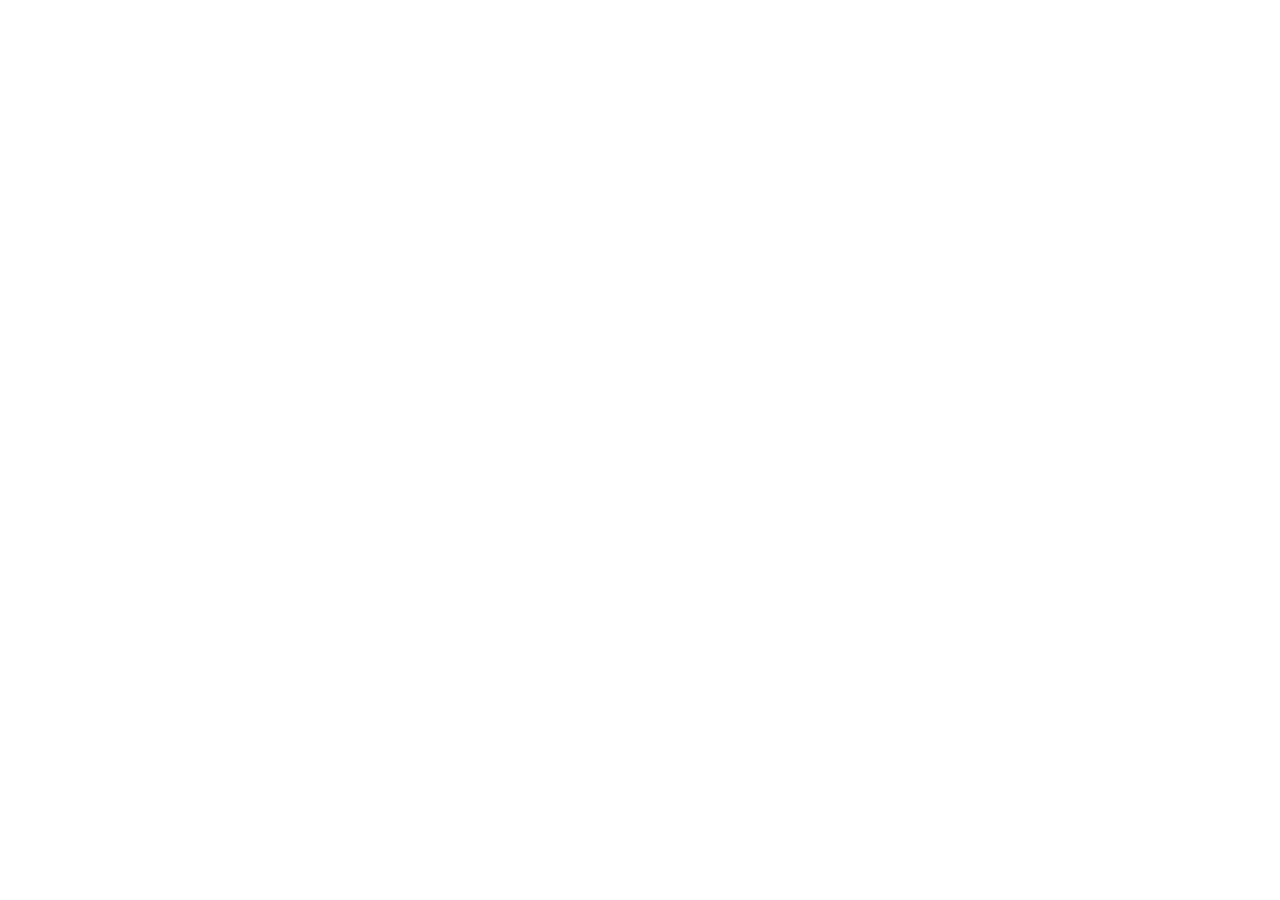
==== commit 853c107d: "Adicionando página nossa-historia" ====
--- a/index.html
+++ b/index.html
@@ -4,202 +4,15 @@
 <head>
     <meta charset="UTF-8">
     <meta name="viewport" content="width=device-width, initial-scale=1.0">
-    <link rel="stylesheet" href="src/assets/fonts/fonts.css">
+    <link rel="preconnect" href="https://fonts.googleapis.com">
+    <link rel="preconnect" href="https://fonts.gstatic.com" crossorigin>
+    <link href="https://fonts.googleapis.com/css2?family=Noto+Sans+Georgian:wght@100..900&family=Public+Sans:ital,wght@0,100..900;1,100..900&display=swap" rel="stylesheet">
     <link rel="stylesheet" href="src/styles/style.css">
-    <link rel="stylesheet" href="src/components/header/header.css">
-    <link rel="stylesheet" href="src/components/botaoCadastro/botao.css">
-
     <title>Document</title>
 </head>
 
 <body>
-    <main>
-        <header>
-            <nav class="logo">
 
-
-                <div class="nav-brand">
-                    <svg class="logoIcon" viewBox="0 0 32 32" fill="none" xmlns="http://www.w3.org/2000/svg"
-                        aria-hidden="true">
-                        <path d="M7 10h18l-2 13H9L7 10Z" stroke="#3B2314" stroke-width="1.6" stroke-linejoin="round" />
-                        <path d="M22 13h3a3 3 0 0 1 0 6h-3" stroke="#3B2314" stroke-width="1.6"
-                            stroke-linecap="round" />
-                        <path d="M10 7c0-2 2-2 2-4M15 7c0-2 2-2 2-4" stroke="#3B2314" stroke-width="1.4"
-                            stroke-linecap="round" />
-                        <line x1="7" y1="23" x2="25" y2="23" stroke="#3B2314" stroke-width="1.6"
-                            stroke-linecap="round" />
-                    </svg>
-                    <h1 class="logoNome">Lume</h1>
-                </div>
-
-
-                <button class="menu-hamburger" id="btn-mobile" aria-label="Abrir Menu" aria-expanded="false"
-                    aria-controls="menu-opcoes">
-                    <svg width="24" height="24" viewBox="0 0 24 24" fill="none" stroke="#3B2314" stroke-width="2"
-                        stroke-linecap="round">
-                        <line x1="3" y1="6" x2="21" y2="6" />
-                        <line x1="3" y1="12" x2="21" y2="12" />
-                        <line x1="3" y1="18" x2="21" y2="18" />
-                    </svg>
-                </button>
-
-                <ul class="opcoes" id="menu-opcoes">
-                    <li class="item"><a href="../../../index.html">Início</a></li>
-                    <li class="item"><a href="src/pages/cardapio/cardapio.html" class="active">Cardápio</a></li>
-                    <li class="item"><a href="#">Nossa História</a></li>
-                    <li class="item"><a href="#">Contato</a></li>
-                </ul>
-
-                <a href="src/pages/login/login.html" class="btn item-btn">
-                    Cadastre-se
-                </a>
-            </nav>
-        </header>
-
-        <section class="apresenta_inicio">
-            <h1 id="apresentacao">Café Artesanal de Excelência</h1>
-            <p id="apresenta_desc">Descubra sabores únicos em cada xícara. Grãos selecionados, torra artesanal e um
-                ambiente elegante para momentos especiais.</p>
-
-            <a href="src/pages/login/login.html" class="btn item-btn">
-                Cadastre-se
-            </a>
-
-            <div id="img_brinde">
-                <img src="src/assets/images/ImageWithFallback.svg" alt="">
-
-            </div>
-        </section>
-
-        <section class="diferencial_aval">
-            <div id="diferencial">
-                <h2 id="titulo_dif">Nossos diferenciais</h2>
-                <ol class="lista_diferenciais">
-                    <li>
-                        <img src="src/assets/images/icons/selo.svg" alt="">
-                        <p class="p_titulo">Grãos Selecionados</p>
-                        <p class="p_desc">Café 100% arábica de fazendas premiadas do Brasil e Colômbia</p>
-                    </li>
-                    <li>
-                        <img src="src/assets/images/icons/coracao.svg" alt="">
-                        <p class="p_titulo">Torra Artesanal</p>
-                        <p class="p_desc">Processo cuidadoso que realça o sabor único de cada origem</p>
-                    </li>
-                    <li>
-                        <img src="src/assets/images/icons/relogio.svg" alt="">
-                        <p class="p_titulo">Frescor garantido</p>
-                        <p class="p_desc">Torrado sob demanda para máxima frescura e aroma</p>
-                    </li>
-                    <li>
-                        <img src="src/assets/images/icons/local.svg" alt="">
-                        <p class="p_titulo">Experiência Única</p>
-                        <p class="p_desc">Ambiente acolhedor para apreciar cada xícara</p>
-                    </li>
-                </ol>
-            </div>
-
-            <div id="avalia">
-                <h2 id="titulo_aval">O Que Dizem Nossos Clientes</h2>
-
-                <div class="avaliacoes_cards">
-                    <article class="avalia-card">
-                        <div class="estrelas" aria-label="5 estrelas">
-                            <img src="src/assets/images/icons/estrela.svg" alt="">
-                            <img src="src/assets/images/icons/estrela.svg" alt="">
-                            <img src="src/assets/images/icons/estrela.svg" alt="">
-                            <img src="src/assets/images/icons/estrela.svg" alt="">
-                            <img src="src/assets/images/icons/estrela.svg" alt="">
-                        </div>
-                        <h4 class="comentario">"O melhor café que já experimentei. A qualidade é incomparável e o
-                            ambiente perfeito para reuniões."</h4>
-                        <div class="cliente">
-                            <p class="autor">Maria Silva</p>
-                            <p class="cargo">CEO, TechCorp</p>
-                        </div>
-                    </article>
-
-                    <article class="avalia-card">
-                        <div class="estrelas" aria-label="5 estrelas">
-                            <img src="src/assets/images/icons/estrela.svg" alt="">
-                            <img src="src/assets/images/icons/estrela.svg" alt="">
-                            <img src="src/assets/images/icons/estrela.svg" alt="">
-                            <img src="src/assets/images/icons/estrela.svg" alt="">
-                            <img src="src/assets/images/icons/estrela.svg" alt="">
-                        </div>
-                        <h4 class="comentario">"Descobri este lugar durante uma viagem de negócios. Agora é parada
-                            obrigatória sempre que estou na cidade."</h4>
-                        <div class="cliente">
-                            <p class="autor">John Patterson</p>
-                            <p class="cargo">Empresário</p>
-                        </div>
-                    </article>
-
-                    <article class="avalia-card">
-                        <div class="estrelas" aria-label="5 estrelas">
-                            <img src="src/assets/images/icons/estrela.svg" alt="">
-                            <img src="src/assets/images/icons/estrela.svg" alt="">
-                            <img src="src/assets/images/icons/estrela.svg" alt="">
-                            <img src="src/assets/images/icons/estrela.svg" alt="">
-                            <img src="src/assets/images/icons/estrela.svg" alt="">
-                        </div>
-                        <h4 class="comentario">"Café excepcional e atendimento impecável. Recomendo para todos os
-                            apreciadores de café premium."</h4>
-                        <div class="cliente">
-                            <p class="autor">Ana Costa</p>
-                            <p class="cargo">Diretora de Marketing</p>
-                        </div>
-                    </article>
-                </div>
-            </div>
-        </section>
-
-        <section class="newsletter">
-            <h2 class="newsletter_titulo">Receba Novidades e Ofertas Exclusivas</h2>
-            <p class="newsletter_desc">Assine nossa newsletter e fique por dentro dos lançamentos e eventos especiais
-            </p>
-
-            <form class="newsletter_form">
-                <input type="email" placeholder="Seu melhor e-mail" aria-label="Seu melhor e-mail">
-                <button type="submit">Assinar</button>
-            </form>
-        </section>
-
-        <footer class="rodape">
-            <div class="rodape_conteudo">
-                <div class="rodape_coluna rodape_marca">
-                    <h3>Café Artesanal</h3>
-                    <p>Elevando a experiência do café a um novo patamar de excelência.</p>
-                </div>
-
-                <div class="rodape_coluna">
-                    <h4>Navegação</h4>
-                    <a href="index.html">Início</a>
-                    <a href="#">Cardápio</a>
-                    <a href="#">Nossa História</a>
-                    <a href="#">Contato</a>
-                </div>
-
-                <div class="rodape_coluna">
-                    <h4>Contato</h4>
-                    <p>Rua do Café, 123</p>
-                    <p>Salvador, BA</p>
-                    <p>+55 11 9999-9999</p>
-                    <p>contato@cafeartesanal.com</p>
-                </div>
-
-                <div class="rodape_coluna">
-                    <h4>Horário</h4>
-                    <p>Segunda - Sexta: 7h - 20h</p>
-                    <p>Sábado: 8h - 22h</p>
-                    <p>Domingo: 8h - 18h</p>
-                </div>
-            </div>
-
-            <p class="rodape_direitos">© 2026 Café Artesanal. Todos os direitos reservados.</p>
-        </footer>
-    </main>
 </body>
 
-<script src="src/components/header/header.js"></script>
-
 </html>
--- a/src/styles/style.css
+++ b/src/styles/style.css
@@ -428,239 +428,3 @@
         gap: 2rem;
     }
 }
-
-@media (max-width: 412px) {
-    .apresenta_inicio {
-        grid-template-columns: 1fr;
-        gap: 1.75rem;
-        padding: 2.5rem 1.25rem;
-        text-align: center;
-    }
-
-    #apresentacao {
-        width: 100%;
-        font-size: 2.5rem;
-        line-height: 3rem;
-    }
-
-    #apresenta_desc {
-        width: 100%;
-        font-size: 1rem;
-        line-height: 1.6rem;
-    }
-
-    .apresenta_inicio>.btn {
-        width: 100%;
-        justify-self: stretch;
-        margin-top: 0.75rem;
-    }
-
-    #img_brinde {
-        grid-column: 1;
-        grid-row: auto;
-        width: 100%;
-    }
-
-    #img_brinde img {
-        width: 100%;
-        height: auto;
-        max-height: 22rem;
-        border-radius: 14px;
-    }
-
-    #titulo_dif {
-        font-size: 2.25rem;
-        line-height: 2.6rem;
-        margin: 3rem 1.25rem 0;
-    }
-
-    .lista_diferenciais {
-        gap: 2rem;
-        margin-top: 2rem;
-        padding: 0 1.25rem 4rem;
-    }
-
-    .lista_diferenciais li {
-        max-width: 100%;
-    }
-
-    .lista_diferenciais .p_titulo {
-        font-size: 1.35rem;
-        line-height: 1.8rem;
-    }
-
-    .lista_diferenciais .p_desc {
-        font-size: 0.95rem;
-        line-height: 1.55rem;
-    }
-
-    #avalia {
-        padding: 3rem 1.25rem;
-    }
-
-    #titulo_aval {
-        font-size: 2.1rem;
-        line-height: 2.55rem;
-        margin-bottom: 2rem;
-    }
-
-    .avaliacoes_cards {
-        flex-direction: column;
-        gap: 1.25rem;
-    }
-
-    .avalia-card {
-        padding: 1.5rem;
-        min-height: auto;
-    }
-
-    .comentario {
-        font-size: 0.95rem;
-        line-height: 1.55rem;
-    }
-
-    .newsletter {
-        padding: 3rem 1.25rem;
-    }
-
-    .newsletter_titulo {
-        font-size: 2.05rem;
-        line-height: 2.5rem;
-    }
-
-    .newsletter_desc {
-        font-size: 0.95rem;
-        line-height: 1.55rem;
-    }
-
-    .newsletter_form {
-        width: 100%;
-    }
-
-    .newsletter_form input,
-    .newsletter_form button {
-        min-height: 3rem;
-    }
-
-    .rodape {
-        padding: 2.5rem 1.25rem 1.75rem;
-    }
-
-    .rodape_conteudo {
-        gap: 1.75rem;
-        padding-bottom: 2rem;
-    }
-
-    .rodape_coluna {
-        align-items: center;
-        text-align: center;
-    }
-
-    .rodape_marca p {
-        max-width: 100%;
-    }
-
-    .rodape_direitos {
-        font-size: 0.8rem;
-        line-height: 1.2rem;
-    }
-}
-
-@media (max-width: 360px) {
-    .apresenta_inicio {
-        gap: 1.5rem;
-        padding: 2rem 1rem;
-    }
-
-    #apresentacao {
-        font-size: 2.15rem;
-        line-height: 2.6rem;
-    }
-
-    #apresenta_desc {
-        font-size: 0.95rem;
-        line-height: 1.5rem;
-    }
-
-    #img_brinde img {
-        max-height: 19rem;
-        border-radius: 12px;
-    }
-
-    #titulo_dif {
-        font-size: 2rem;
-        line-height: 2.35rem;
-        margin: 2.5rem 1rem 0;
-    }
-
-    .lista_diferenciais {
-        gap: 1.75rem;
-        padding: 0 1rem 3.5rem;
-    }
-
-    .lista_diferenciais img {
-        width: 3.5rem;
-        height: 3.5rem;
-        margin-bottom: 1.25rem;
-        padding: 0.85rem;
-    }
-
-    .lista_diferenciais .p_titulo {
-        font-size: 1.2rem;
-        line-height: 1.6rem;
-    }
-
-    .lista_diferenciais .p_desc {
-        font-size: 0.9rem;
-        line-height: 1.45rem;
-    }
-
-    #avalia {
-        padding: 2.5rem 1rem;
-    }
-
-    #titulo_aval {
-        font-size: 1.9rem;
-        line-height: 2.3rem;
-        margin-bottom: 1.75rem;
-    }
-
-    .avalia-card {
-        padding: 1.25rem;
-    }
-
-    .comentario {
-        font-size: 0.9rem;
-        line-height: 1.45rem;
-    }
-
-    .newsletter {
-        padding: 2.5rem 1rem;
-    }
-
-    .newsletter_titulo {
-        font-size: 1.85rem;
-        line-height: 2.25rem;
-    }
-
-    .newsletter_desc {
-        font-size: 0.9rem;
-        line-height: 1.45rem;
-    }
-
-    .newsletter_form input {
-        padding: 0 1rem;
-    }
-
-    .newsletter_form button {
-        padding: 0 1.25rem;
-    }
-
-    .rodape {
-        padding: 2.25rem 1rem 1.5rem;
-    }
-
-    .rodape_conteudo {
-        gap: 1.5rem;
-    }
-}
